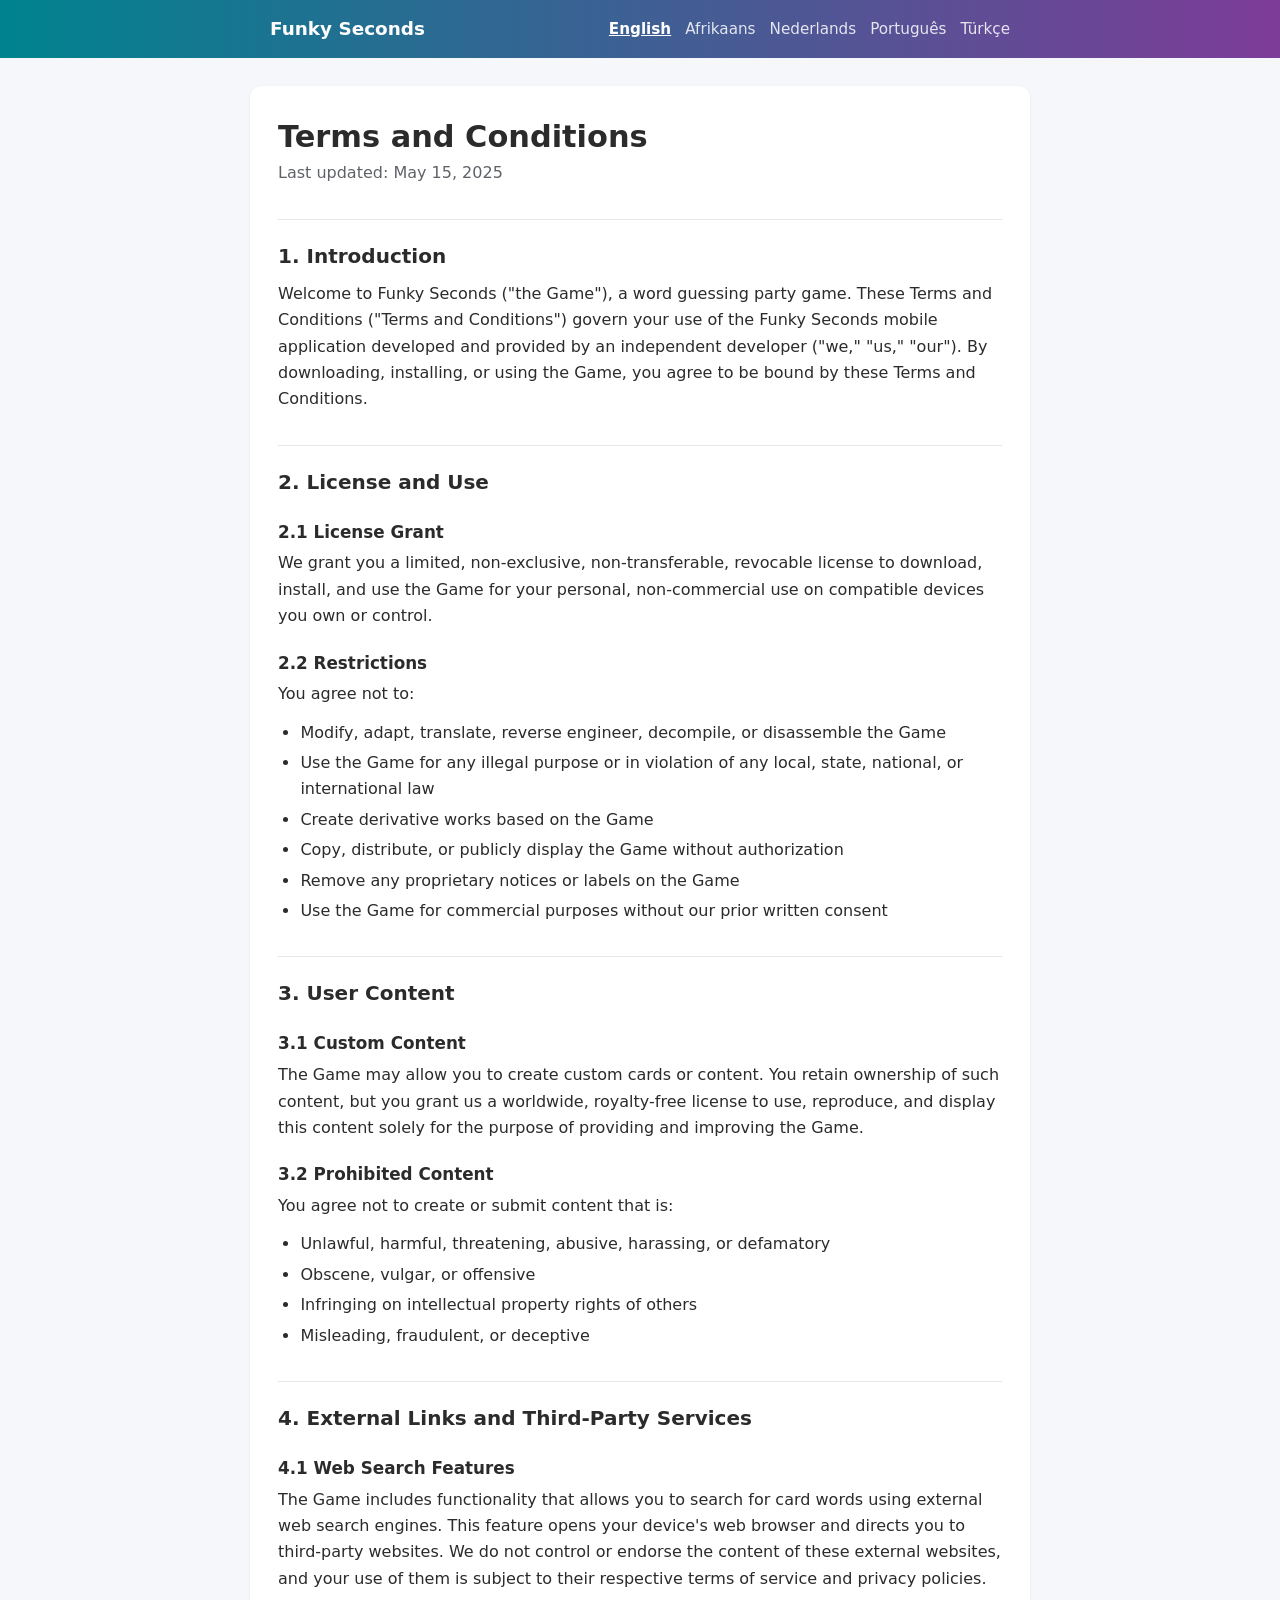
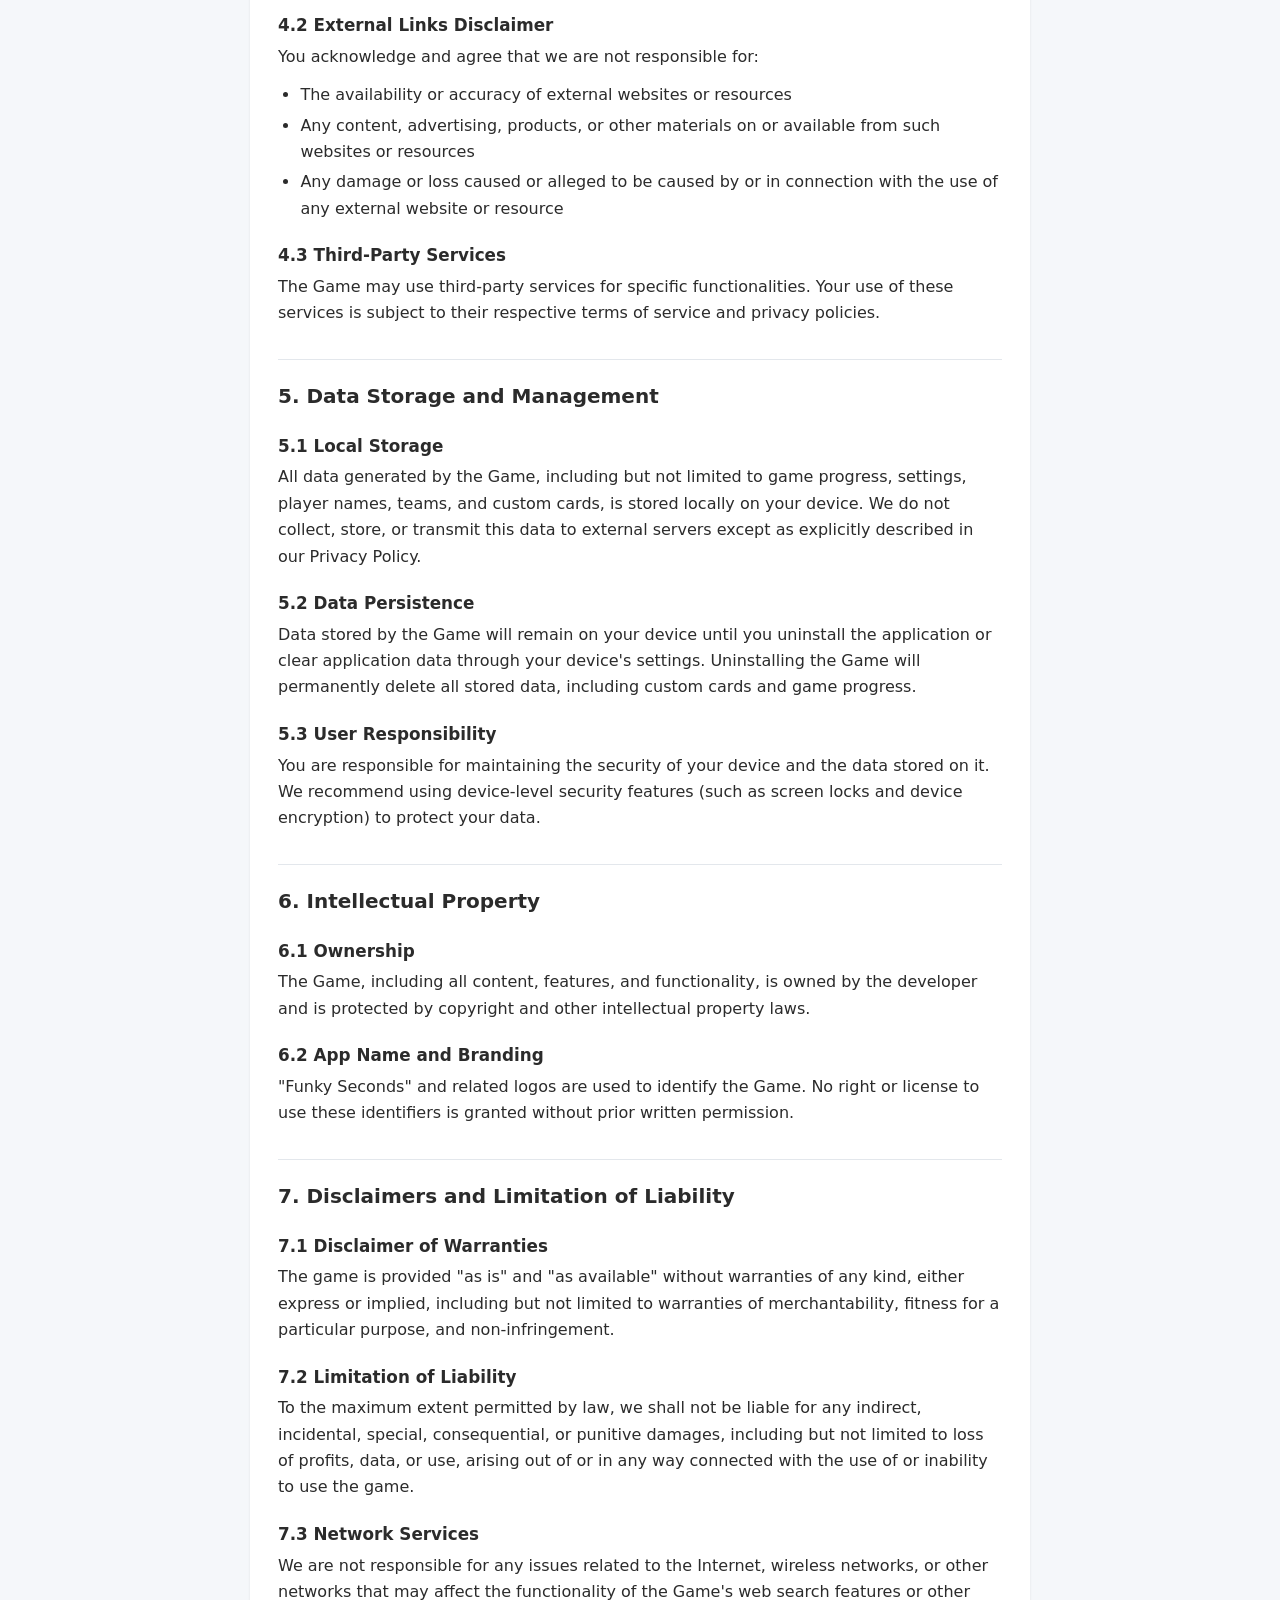
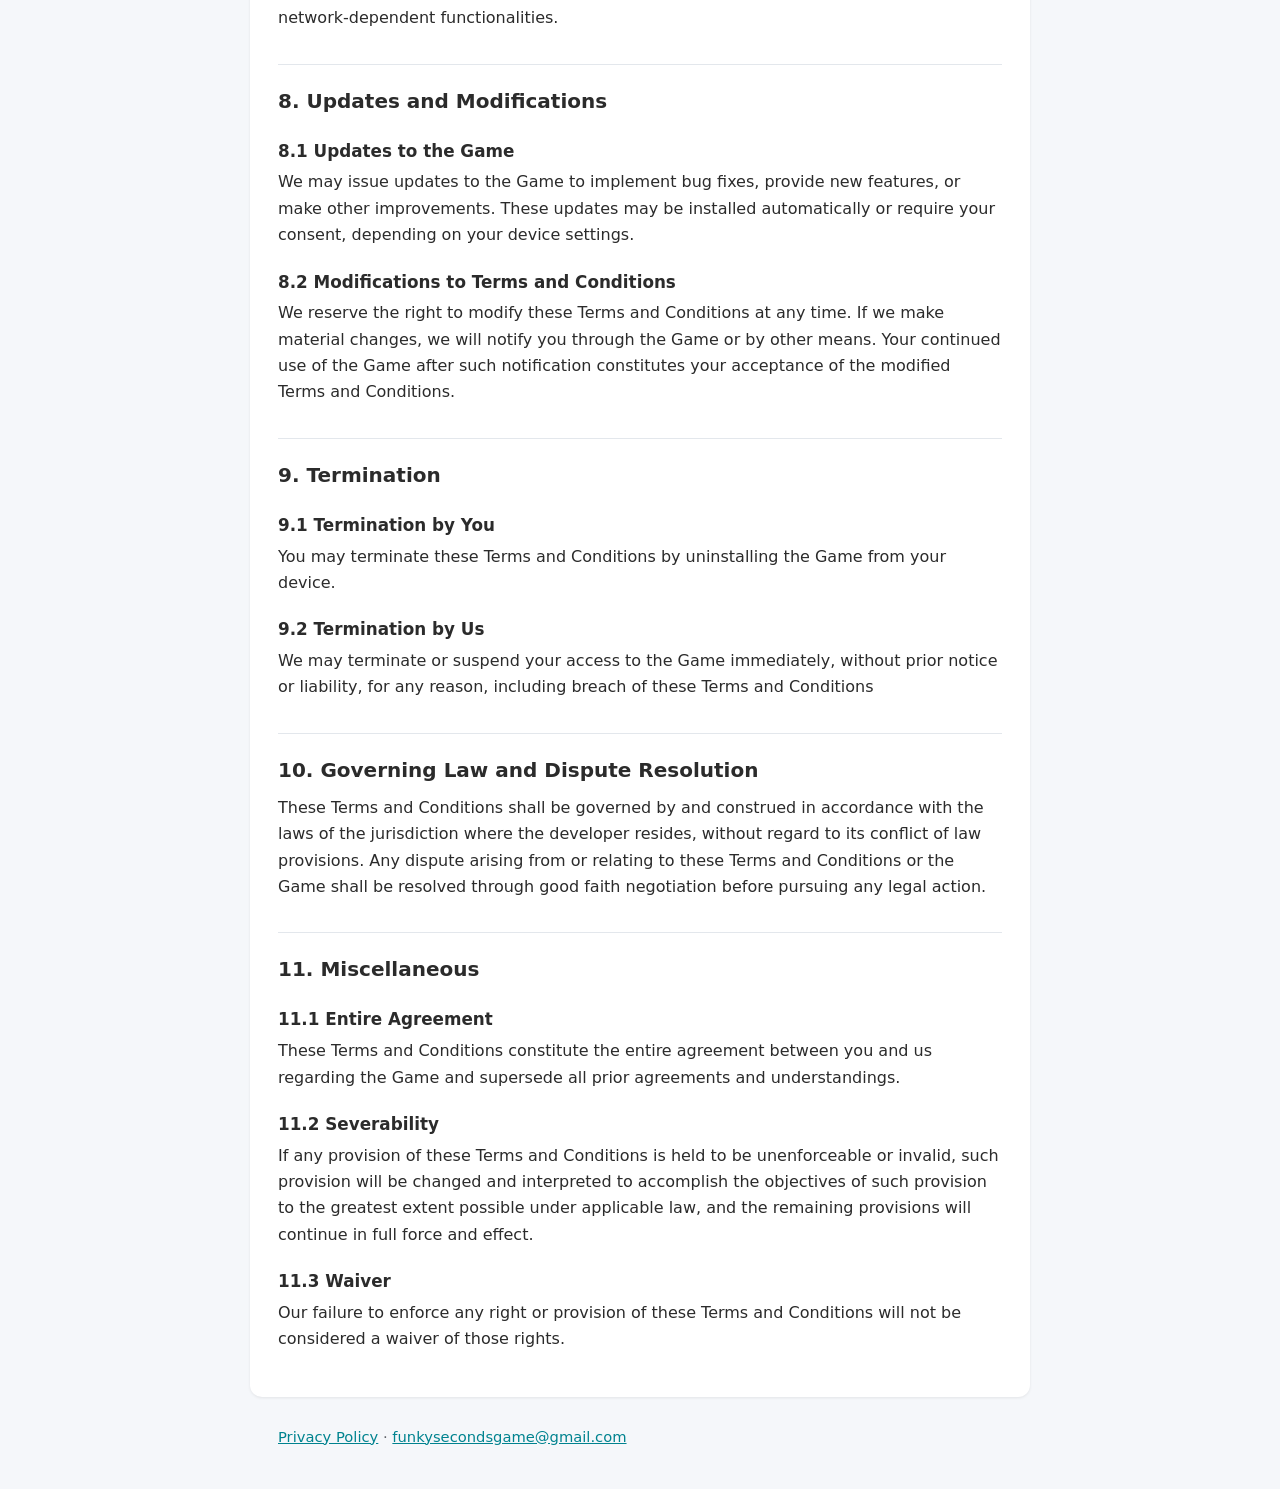
==== terms/index.html @ c982fc8f "Publish Privacy Policy and Terms and Conditions site Static GitHub Pages site generated from the app" ====
<!DOCTYPE html>
<html lang="en">
<head>
  <meta charset="utf-8">
  <meta name="viewport" content="width=device-width, initial-scale=1">
  <title>Terms and Conditions – Funky Seconds</title>
  <link rel="stylesheet" href="../style.css">
</head>
<body>
  <header>
    <div class="bar">
      <a class="brand" href="../">Funky Seconds</a>
      <nav class="langs" aria-label="Language">
        <a href="../terms/" lang="en" hreflang="en" aria-current="page">English</a>
        <a href="../terms/af/" lang="af" hreflang="af">Afrikaans</a>
        <a href="../terms/nl/" lang="nl" hreflang="nl">Nederlands</a>
        <a href="../terms/pt/" lang="pt" hreflang="pt">Português</a>
        <a href="../terms/tr/" lang="tr" hreflang="tr">Türkçe</a>
      </nav>
    </div>
  </header>
  <main>
    <h1>Terms and Conditions</h1>
    <p class="updated">Last updated: May 15, 2025</p>
    <h2>1. Introduction</h2>
    <p>Welcome to Funky Seconds (&quot;the Game&quot;), a word guessing party game. These Terms and Conditions (&quot;Terms and Conditions&quot;) govern your use of the Funky Seconds mobile application developed and provided by an independent developer (&quot;we,&quot; &quot;us,&quot; &quot;our&quot;). By downloading, installing, or using the Game, you agree to be bound by these Terms and Conditions.</p>
    <h2>2. License and Use</h2>
    <h3>2.1 License Grant</h3>
    <p>We grant you a limited, non-exclusive, non-transferable, revocable license to download, install, and use the Game for your personal, non-commercial use on compatible devices you own or control.</p>
    <h3>2.2 Restrictions</h3>
    <p>You agree not to:</p>
    <ul>
      <li>Modify, adapt, translate, reverse engineer, decompile, or disassemble the Game</li>
      <li>Use the Game for any illegal purpose or in violation of any local, state, national, or international law</li>
      <li>Create derivative works based on the Game</li>
      <li>Copy, distribute, or publicly display the Game without authorization</li>
      <li>Remove any proprietary notices or labels on the Game</li>
      <li>Use the Game for commercial purposes without our prior written consent</li>
    </ul>
    <h2>3. User Content</h2>
    <h3>3.1 Custom Content</h3>
    <p>The Game may allow you to create custom cards or content. You retain ownership of such content, but you grant us a worldwide, royalty-free license to use, reproduce, and display this content solely for the purpose of providing and improving the Game.</p>
    <h3>3.2 Prohibited Content</h3>
    <p>You agree not to create or submit content that is:</p>
    <ul>
      <li>Unlawful, harmful, threatening, abusive, harassing, or defamatory</li>
      <li>Obscene, vulgar, or offensive</li>
      <li>Infringing on intellectual property rights of others</li>
      <li>Misleading, fraudulent, or deceptive</li>
    </ul>
    <h2>4. External Links and Third-Party Services</h2>
    <h3>4.1 Web Search Features</h3>
    <p>The Game includes functionality that allows you to search for card words using external web search engines. This feature opens your device&#39;s web browser and directs you to third-party websites. We do not control or endorse the content of these external websites, and your use of them is subject to their respective terms of service and privacy policies.</p>
    <h3>4.2 External Links Disclaimer</h3>
    <p>You acknowledge and agree that we are not responsible for:</p>
    <ul>
      <li>The availability or accuracy of external websites or resources</li>
      <li>Any content, advertising, products, or other materials on or available from such websites or resources</li>
      <li>Any damage or loss caused or alleged to be caused by or in connection with the use of any external website or resource</li>
    </ul>
    <h3>4.3 Third-Party Services</h3>
    <p>The Game may use third-party services for specific functionalities. Your use of these services is subject to their respective terms of service and privacy policies.</p>
    <h2>5. Data Storage and Management</h2>
    <h3>5.1 Local Storage</h3>
    <p>All data generated by the Game, including but not limited to game progress, settings, player names, teams, and custom cards, is stored locally on your device. We do not collect, store, or transmit this data to external servers except as explicitly described in our Privacy Policy.</p>
    <h3>5.2 Data Persistence</h3>
    <p>Data stored by the Game will remain on your device until you uninstall the application or clear application data through your device&#39;s settings. Uninstalling the Game will permanently delete all stored data, including custom cards and game progress.</p>
    <h3>5.3 User Responsibility</h3>
    <p>You are responsible for maintaining the security of your device and the data stored on it. We recommend using device-level security features (such as screen locks and device encryption) to protect your data.</p>
    <h2>6. Intellectual Property</h2>
    <h3>6.1 Ownership</h3>
    <p>The Game, including all content, features, and functionality, is owned by the developer and is protected by copyright and other intellectual property laws.</p>
    <h3>6.2 App Name and Branding</h3>
    <p>&quot;Funky Seconds&quot; and related logos are used to identify the Game. No right or license to use these identifiers is granted without prior written permission.</p>
    <h2>7. Disclaimers and Limitation of Liability</h2>
    <h3>7.1 Disclaimer of Warranties</h3>
    <p>The game is provided &quot;as is&quot; and &quot;as available&quot; without warranties of any kind, either express or implied, including but not limited to warranties of merchantability, fitness for a particular purpose, and non-infringement.</p>
    <h3>7.2 Limitation of Liability</h3>
    <p>To the maximum extent permitted by law, we shall not be liable for any indirect, incidental, special, consequential, or punitive damages, including but not limited to loss of profits, data, or use, arising out of or in any way connected with the use of or inability to use the game.</p>
    <h3>7.3 Network Services</h3>
    <p>We are not responsible for any issues related to the Internet, wireless networks, or other networks that may affect the functionality of the Game&#39;s web search features or other network-dependent functionalities.</p>
    <h2>8. Updates and Modifications</h2>
    <h3>8.1 Updates to the Game</h3>
    <p>We may issue updates to the Game to implement bug fixes, provide new features, or make other improvements. These updates may be installed automatically or require your consent, depending on your device settings.</p>
    <h3>8.2 Modifications to Terms and Conditions</h3>
    <p>We reserve the right to modify these Terms and Conditions at any time. If we make material changes, we will notify you through the Game or by other means. Your continued use of the Game after such notification constitutes your acceptance of the modified Terms and Conditions.</p>
    <h2>9. Termination</h2>
    <h3>9.1 Termination by You</h3>
    <p>You may terminate these Terms and Conditions by uninstalling the Game from your device.</p>
    <h3>9.2 Termination by Us</h3>
    <p>We may terminate or suspend your access to the Game immediately, without prior notice or liability, for any reason, including breach of these Terms and Conditions</p>
    <h2>10. Governing Law and Dispute Resolution</h2>
    <p>These Terms and Conditions shall be governed by and construed in accordance with the laws of the jurisdiction where the developer resides, without regard to its conflict of law provisions. Any dispute arising from or relating to these Terms and Conditions or the Game shall be resolved through good faith negotiation before pursuing any legal action.</p>
    <h2>11. Miscellaneous</h2>
    <h3>11.1 Entire Agreement</h3>
    <p>These Terms and Conditions constitute the entire agreement between you and us regarding the Game and supersede all prior agreements and understandings.</p>
    <h3>11.2 Severability</h3>
    <p>If any provision of these Terms and Conditions is held to be unenforceable or invalid, such provision will be changed and interpreted to accomplish the objectives of such provision to the greatest extent possible under applicable law, and the remaining provisions will continue in full force and effect.</p>
    <h3>11.3 Waiver</h3>
    <p>Our failure to enforce any right or provision of these Terms and Conditions will not be considered a waiver of those rights.</p>
  </main>
  <footer>
    <a href="../privacy/">Privacy Policy</a> · <a href="mailto:funkysecondsgame@gmail.com">funkysecondsgame@gmail.com</a>
  </footer>
</body>
</html>
---- style.css ----
:root {
  --accent: #00838F;
  --bg: #F5F7FA;
  --card: #FFFFFF;
  --text: #2B2B2B;
  --muted: #5F6368;
  --line: #E3E7EC;
  color-scheme: light dark;
}
@media (prefers-color-scheme: dark) {
  :root {
    --accent: #4DD0E1;
    --bg: #121417;
    --card: #1C1F24;
    --text: #E6E6E6;
    --muted: #9AA0A6;
    --line: #2C3036;
  }
}
* { box-sizing: border-box; }
body {
  margin: 0;
  background: var(--bg);
  color: var(--text);
  font: 16px/1.65 system-ui, -apple-system, "Segoe UI", Roboto, sans-serif;
}
a { color: var(--accent); }
header { background: linear-gradient(90deg, #00838F, #7D3C98); }
.bar {
  max-width: 780px;
  margin: 0 auto;
  padding: 14px 20px;
  display: flex;
  flex-wrap: wrap;
  gap: 6px 20px;
  align-items: center;
  justify-content: space-between;
}
.brand { color: #FFF; font-weight: 700; font-size: 1.15rem; text-decoration: none; }
.langs { display: flex; flex-wrap: wrap; gap: 4px 14px; }
.langs a { color: #FFF; opacity: .85; text-decoration: none; font-size: .95rem; }
.langs a:hover { opacity: 1; text-decoration: underline; }
.langs a[aria-current] { opacity: 1; font-weight: 700; text-decoration: underline; }
main {
  max-width: 780px;
  margin: 28px auto;
  padding: 32px 28px;
  background: var(--card);
  border-radius: 12px;
  box-shadow: 0 1px 3px rgba(0, 0, 0, .08);
}
h1 { margin: 0 0 4px; font-size: 1.9rem; line-height: 1.25; }
.updated { margin: 0 0 8px; color: var(--muted); }
h2 {
  margin: 32px 0 8px;
  padding-top: 20px;
  border-top: 1px solid var(--line);
  font-size: 1.25rem;
}
h3 { margin: 20px 0 4px; font-size: 1.05rem; }
p { margin: 0 0 12px; }
ul { margin: 0 0 12px; padding-left: 1.4em; }
li { margin-bottom: 4px; }
.language-list { list-style: none; padding: 0; margin-top: 24px; }
.language-list li {
  display: flex;
  flex-wrap: wrap;
  gap: 4px 20px;
  padding: 14px 0;
  border-top: 1px solid var(--line);
}
.lang-name { min-width: 120px; font-weight: 600; }
.doc-links { display: flex; flex-wrap: wrap; gap: 4px 20px; }
footer {
  max-width: 780px;
  margin: 0 auto 40px;
  padding: 0 28px;
  color: var(--muted);
  font-size: .92rem;
}
@media (max-width: 640px) {
  main { margin: 0; padding: 22px 18px; border-radius: 0; box-shadow: none; }
  footer { padding: 18px; }
}
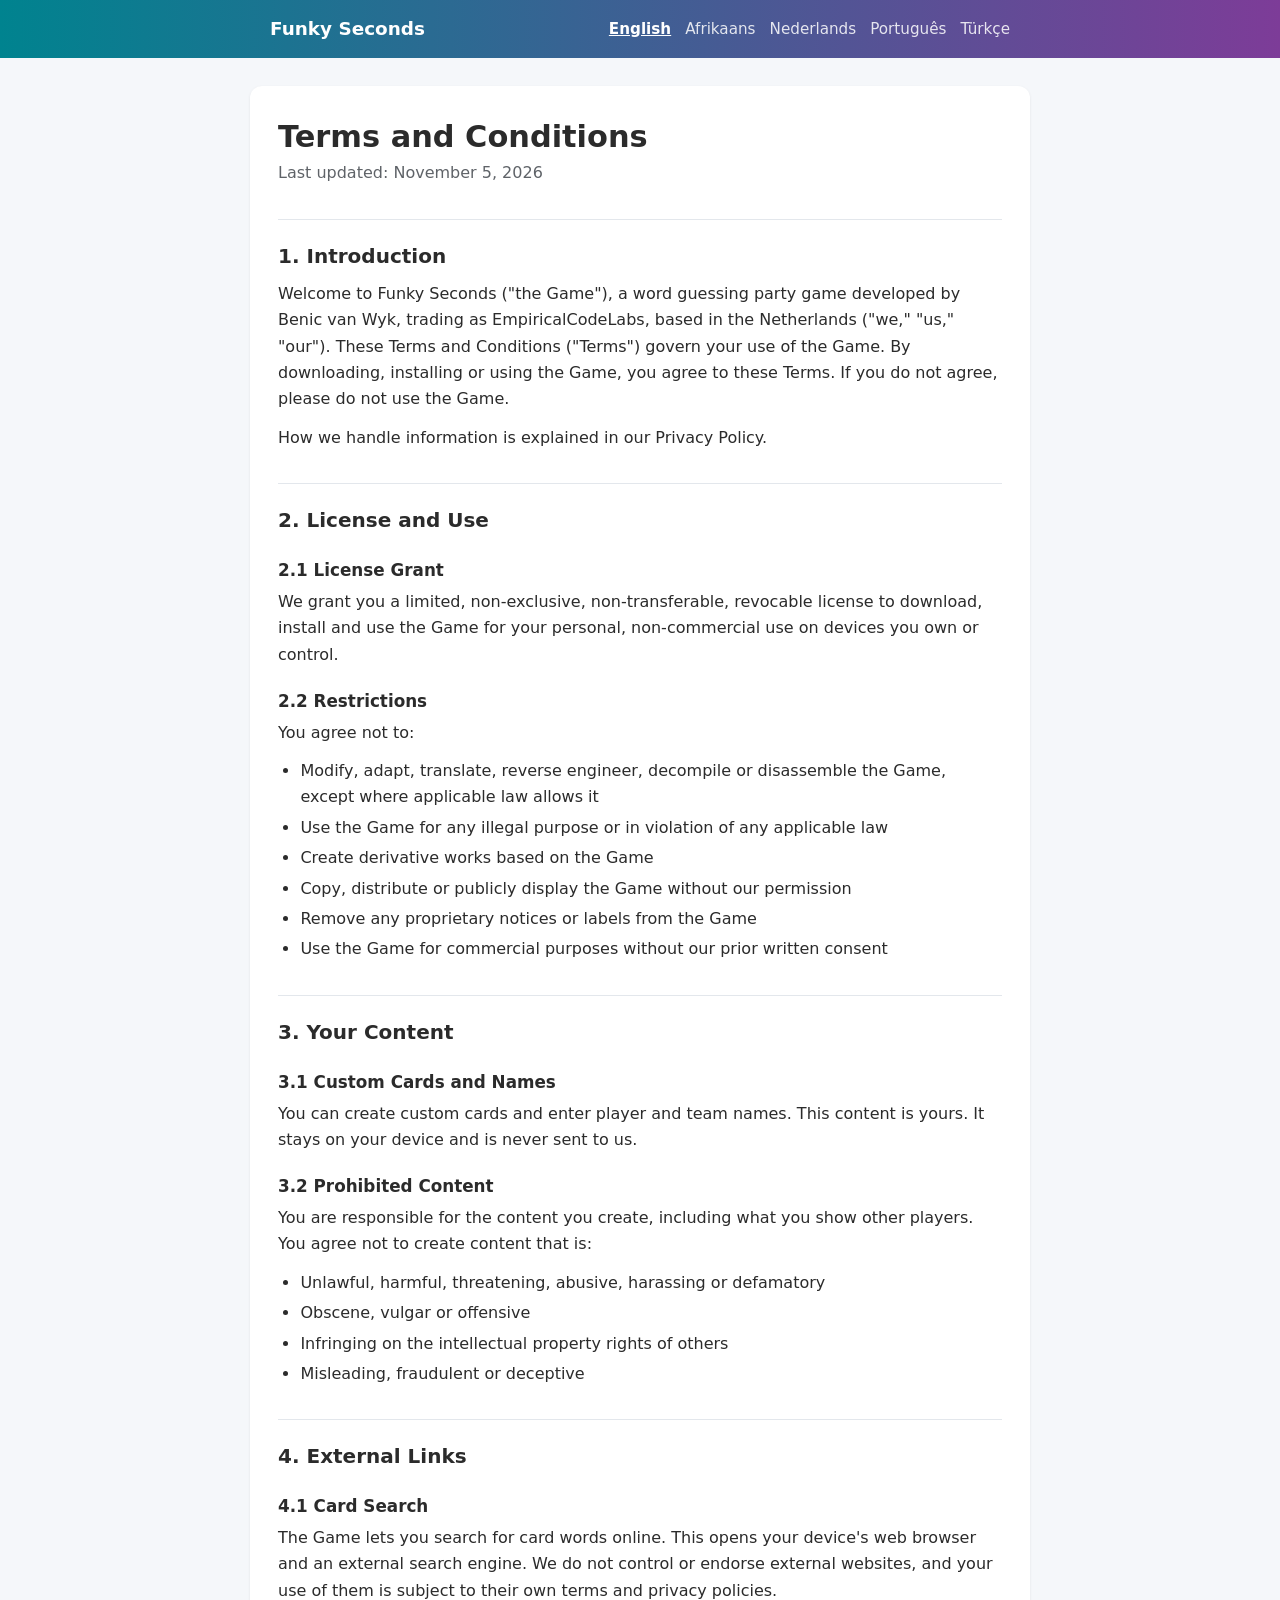
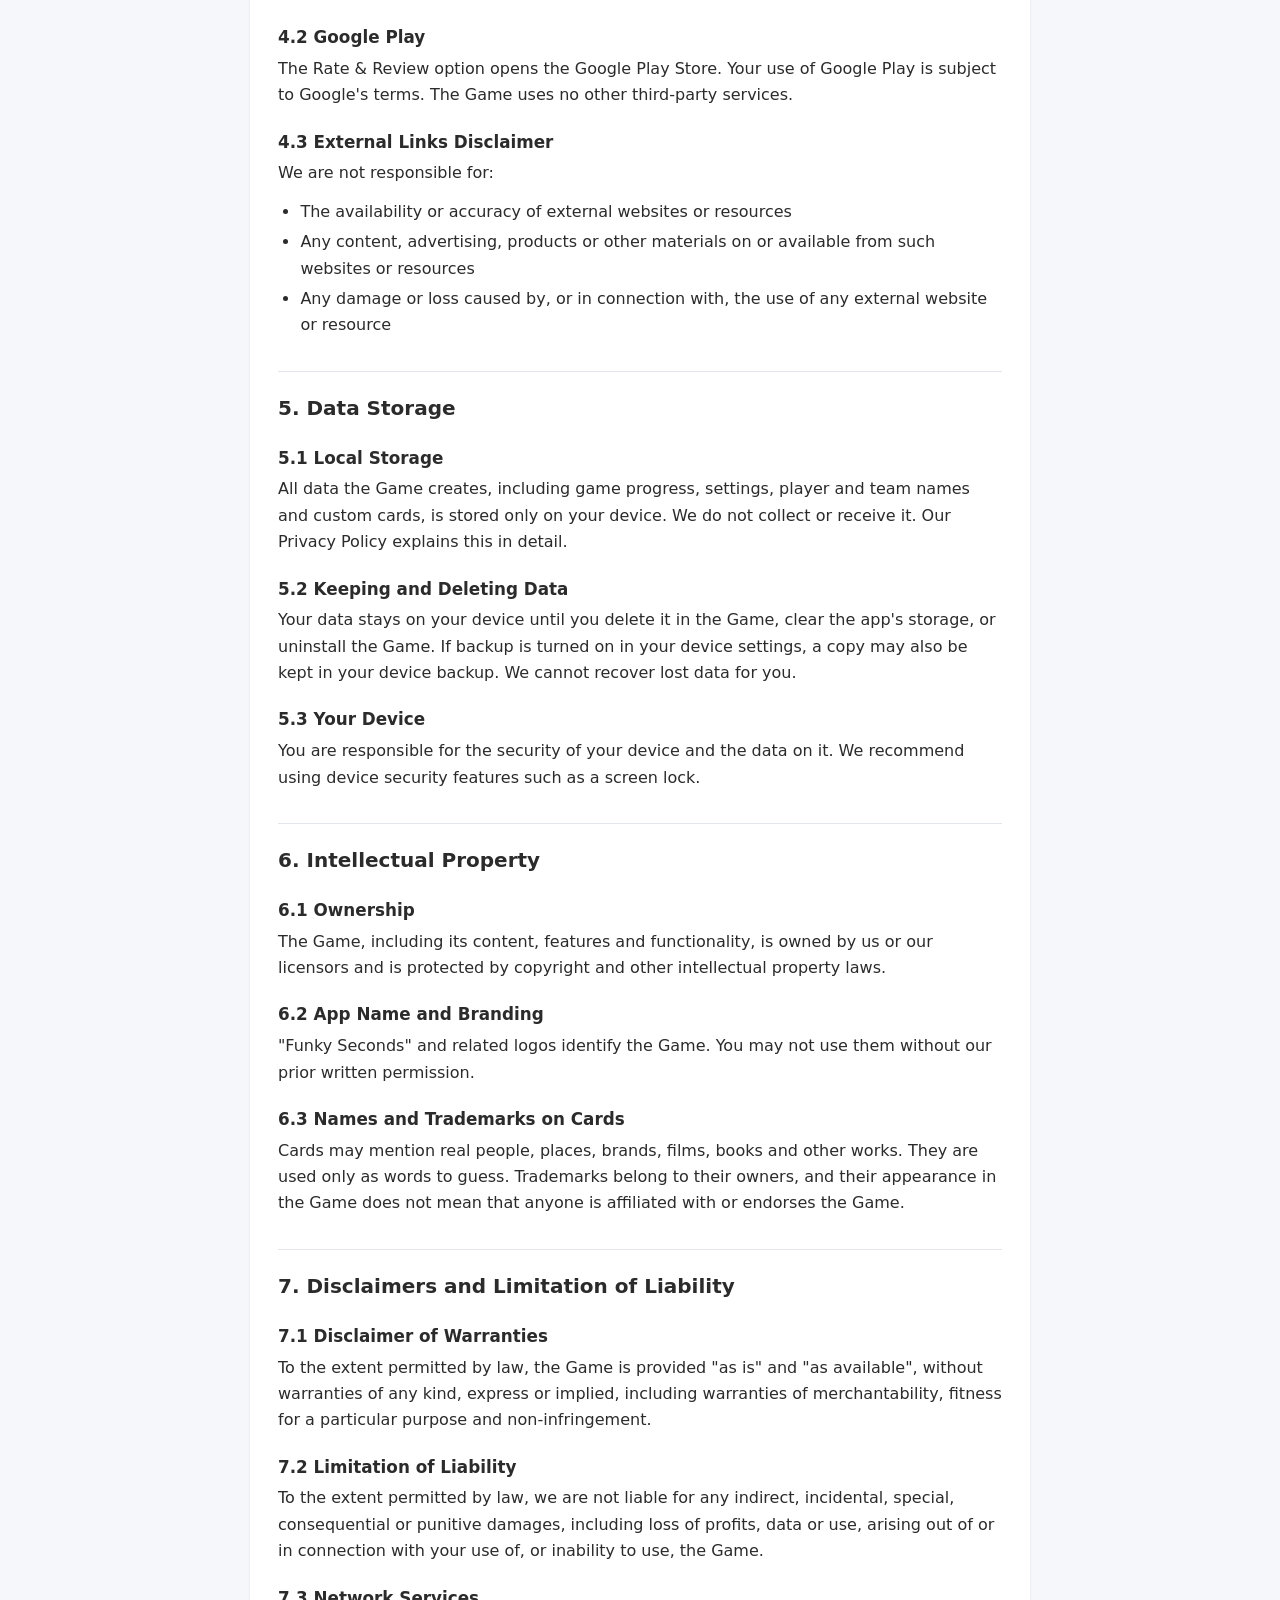
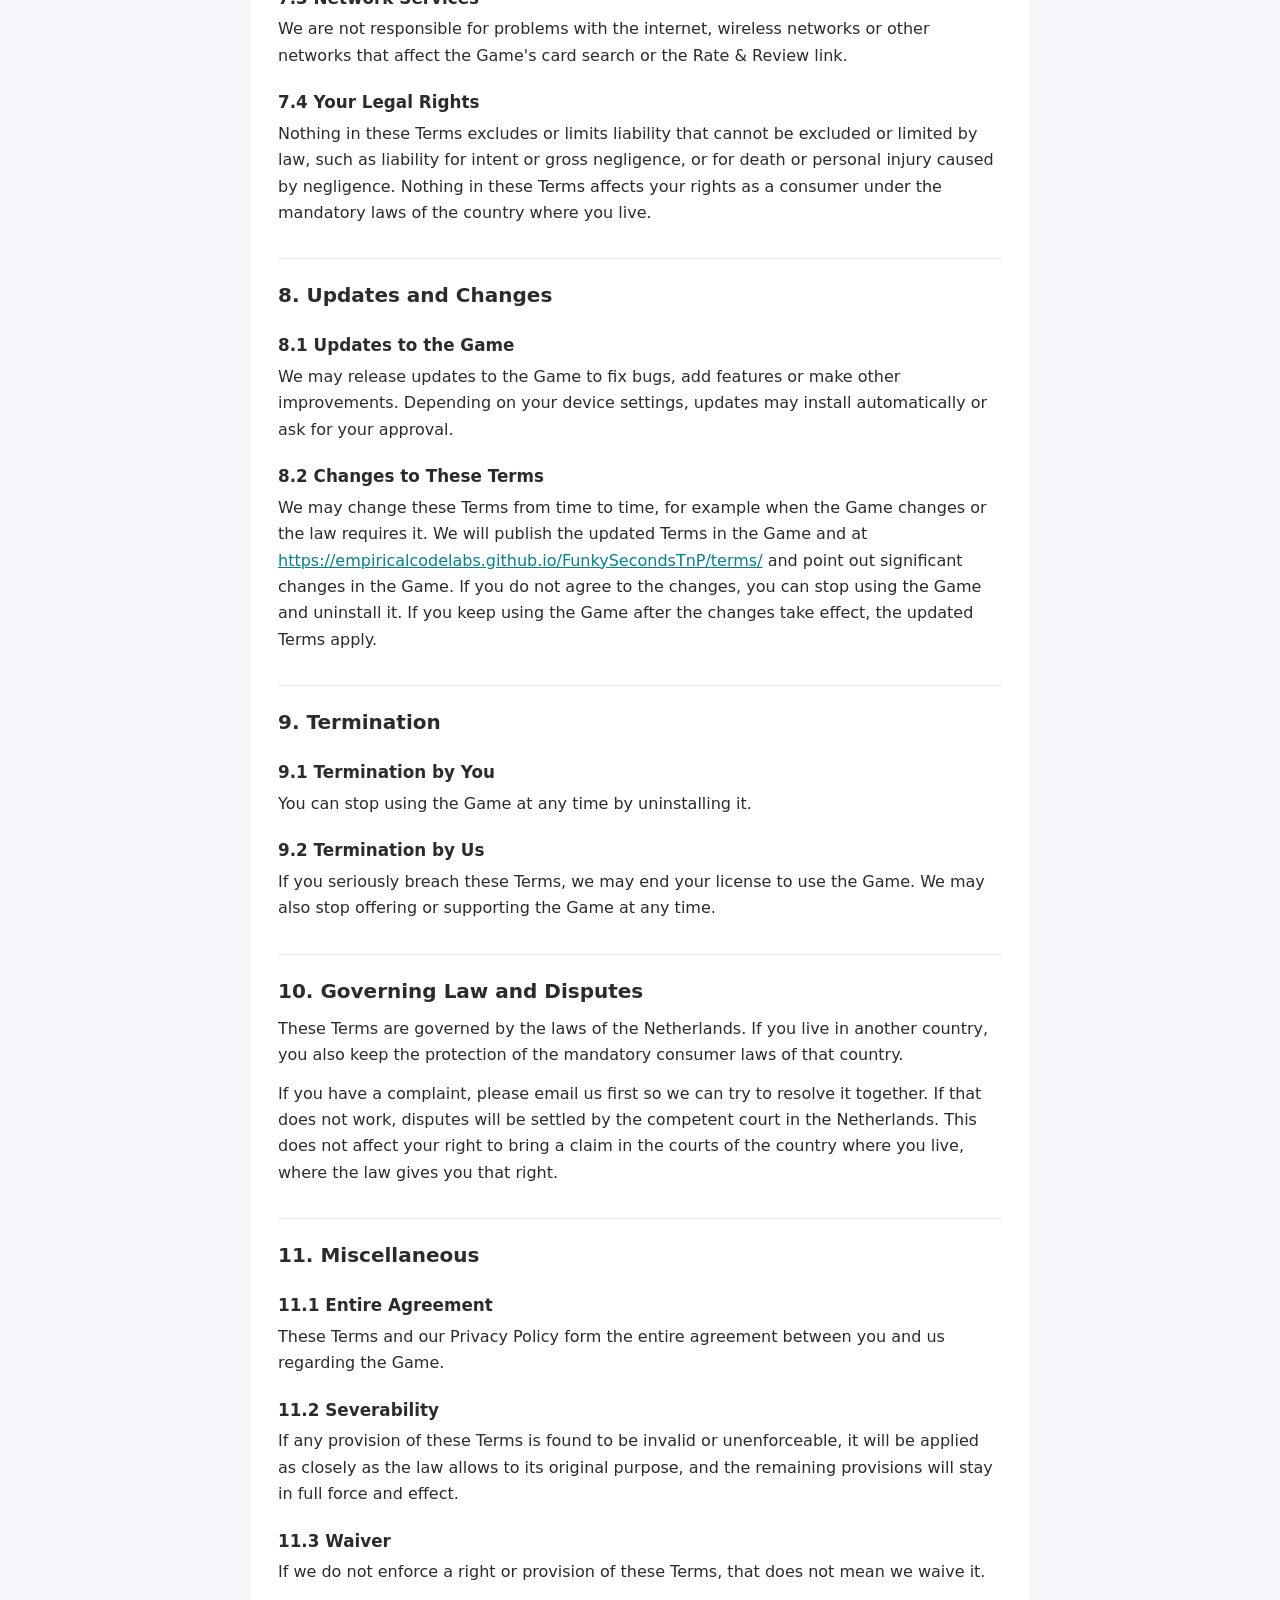
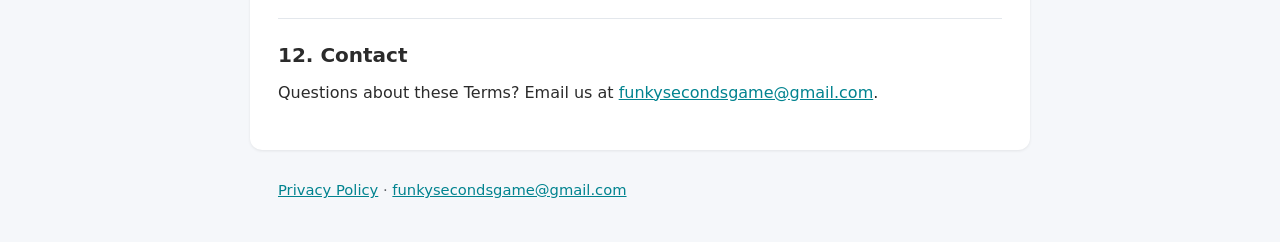
==== commit 8f491dc9: "Update Privacy Policy and Terms for GDPR and Google Play Name the developer (Benic van Wyk, trading " ====
--- a/terms/index.html
+++ b/terms/index.html
@@ -21,83 +21,91 @@
   </header>
   <main>
     <h1>Terms and Conditions</h1>
-    <p class="updated">Last updated: May 15, 2025</p>
+    <p class="updated">Last updated: November 5, 2026</p>
     <h2>1. Introduction</h2>
-    <p>Welcome to Funky Seconds (&quot;the Game&quot;), a word guessing party game. These Terms and Conditions (&quot;Terms and Conditions&quot;) govern your use of the Funky Seconds mobile application developed and provided by an independent developer (&quot;we,&quot; &quot;us,&quot; &quot;our&quot;). By downloading, installing, or using the Game, you agree to be bound by these Terms and Conditions.</p>
+    <p>Welcome to Funky Seconds ("the Game"), a word guessing party game developed by Benic van Wyk, trading as EmpiricalCodeLabs, based in the Netherlands ("we," "us," "our"). These Terms and Conditions ("Terms") govern your use of the Game. By downloading, installing or using the Game, you agree to these Terms. If you do not agree, please do not use the Game.</p>
+    <p>How we handle information is explained in our Privacy Policy.</p>
     <h2>2. License and Use</h2>
     <h3>2.1 License Grant</h3>
-    <p>We grant you a limited, non-exclusive, non-transferable, revocable license to download, install, and use the Game for your personal, non-commercial use on compatible devices you own or control.</p>
+    <p>We grant you a limited, non-exclusive, non-transferable, revocable license to download, install and use the Game for your personal, non-commercial use on devices you own or control.</p>
     <h3>2.2 Restrictions</h3>
     <p>You agree not to:</p>
     <ul>
-      <li>Modify, adapt, translate, reverse engineer, decompile, or disassemble the Game</li>
-      <li>Use the Game for any illegal purpose or in violation of any local, state, national, or international law</li>
+      <li>Modify, adapt, translate, reverse engineer, decompile or disassemble the Game, except where applicable law allows it</li>
+      <li>Use the Game for any illegal purpose or in violation of any applicable law</li>
       <li>Create derivative works based on the Game</li>
-      <li>Copy, distribute, or publicly display the Game without authorization</li>
-      <li>Remove any proprietary notices or labels on the Game</li>
+      <li>Copy, distribute or publicly display the Game without our permission</li>
+      <li>Remove any proprietary notices or labels from the Game</li>
       <li>Use the Game for commercial purposes without our prior written consent</li>
     </ul>
-    <h2>3. User Content</h2>
-    <h3>3.1 Custom Content</h3>
-    <p>The Game may allow you to create custom cards or content. You retain ownership of such content, but you grant us a worldwide, royalty-free license to use, reproduce, and display this content solely for the purpose of providing and improving the Game.</p>
+    <h2>3. Your Content</h2>
+    <h3>3.1 Custom Cards and Names</h3>
+    <p>You can create custom cards and enter player and team names. This content is yours. It stays on your device and is never sent to us.</p>
     <h3>3.2 Prohibited Content</h3>
-    <p>You agree not to create or submit content that is:</p>
+    <p>You are responsible for the content you create, including what you show other players. You agree not to create content that is:</p>
     <ul>
-      <li>Unlawful, harmful, threatening, abusive, harassing, or defamatory</li>
-      <li>Obscene, vulgar, or offensive</li>
-      <li>Infringing on intellectual property rights of others</li>
-      <li>Misleading, fraudulent, or deceptive</li>
+      <li>Unlawful, harmful, threatening, abusive, harassing or defamatory</li>
+      <li>Obscene, vulgar or offensive</li>
+      <li>Infringing on the intellectual property rights of others</li>
+      <li>Misleading, fraudulent or deceptive</li>
     </ul>
-    <h2>4. External Links and Third-Party Services</h2>
-    <h3>4.1 Web Search Features</h3>
-    <p>The Game includes functionality that allows you to search for card words using external web search engines. This feature opens your device&#39;s web browser and directs you to third-party websites. We do not control or endorse the content of these external websites, and your use of them is subject to their respective terms of service and privacy policies.</p>
-    <h3>4.2 External Links Disclaimer</h3>
-    <p>You acknowledge and agree that we are not responsible for:</p>
+    <h2>4. External Links</h2>
+    <h3>4.1 Card Search</h3>
+    <p>The Game lets you search for card words online. This opens your device's web browser and an external search engine. We do not control or endorse external websites, and your use of them is subject to their own terms and privacy policies.</p>
+    <h3>4.2 Google Play</h3>
+    <p>The Rate &amp; Review option opens the Google Play Store. Your use of Google Play is subject to Google's terms. The Game uses no other third-party services.</p>
+    <h3>4.3 External Links Disclaimer</h3>
+    <p>We are not responsible for:</p>
     <ul>
       <li>The availability or accuracy of external websites or resources</li>
-      <li>Any content, advertising, products, or other materials on or available from such websites or resources</li>
-      <li>Any damage or loss caused or alleged to be caused by or in connection with the use of any external website or resource</li>
+      <li>Any content, advertising, products or other materials on or available from such websites or resources</li>
+      <li>Any damage or loss caused by, or in connection with, the use of any external website or resource</li>
     </ul>
-    <h3>4.3 Third-Party Services</h3>
-    <p>The Game may use third-party services for specific functionalities. Your use of these services is subject to their respective terms of service and privacy policies.</p>
-    <h2>5. Data Storage and Management</h2>
+    <h2>5. Data Storage</h2>
     <h3>5.1 Local Storage</h3>
-    <p>All data generated by the Game, including but not limited to game progress, settings, player names, teams, and custom cards, is stored locally on your device. We do not collect, store, or transmit this data to external servers except as explicitly described in our Privacy Policy.</p>
-    <h3>5.2 Data Persistence</h3>
-    <p>Data stored by the Game will remain on your device until you uninstall the application or clear application data through your device&#39;s settings. Uninstalling the Game will permanently delete all stored data, including custom cards and game progress.</p>
-    <h3>5.3 User Responsibility</h3>
-    <p>You are responsible for maintaining the security of your device and the data stored on it. We recommend using device-level security features (such as screen locks and device encryption) to protect your data.</p>
+    <p>All data the Game creates, including game progress, settings, player and team names and custom cards, is stored only on your device. We do not collect or receive it. Our Privacy Policy explains this in detail.</p>
+    <h3>5.2 Keeping and Deleting Data</h3>
+    <p>Your data stays on your device until you delete it in the Game, clear the app's storage, or uninstall the Game. If backup is turned on in your device settings, a copy may also be kept in your device backup. We cannot recover lost data for you.</p>
+    <h3>5.3 Your Device</h3>
+    <p>You are responsible for the security of your device and the data on it. We recommend using device security features such as a screen lock.</p>
     <h2>6. Intellectual Property</h2>
     <h3>6.1 Ownership</h3>
-    <p>The Game, including all content, features, and functionality, is owned by the developer and is protected by copyright and other intellectual property laws.</p>
+    <p>The Game, including its content, features and functionality, is owned by us or our licensors and is protected by copyright and other intellectual property laws.</p>
     <h3>6.2 App Name and Branding</h3>
-    <p>&quot;Funky Seconds&quot; and related logos are used to identify the Game. No right or license to use these identifiers is granted without prior written permission.</p>
+    <p>"Funky Seconds" and related logos identify the Game. You may not use them without our prior written permission.</p>
+    <h3>6.3 Names and Trademarks on Cards</h3>
+    <p>Cards may mention real people, places, brands, films, books and other works. They are used only as words to guess. Trademarks belong to their owners, and their appearance in the Game does not mean that anyone is affiliated with or endorses the Game.</p>
     <h2>7. Disclaimers and Limitation of Liability</h2>
     <h3>7.1 Disclaimer of Warranties</h3>
-    <p>The game is provided &quot;as is&quot; and &quot;as available&quot; without warranties of any kind, either express or implied, including but not limited to warranties of merchantability, fitness for a particular purpose, and non-infringement.</p>
+    <p>To the extent permitted by law, the Game is provided "as is" and "as available", without warranties of any kind, express or implied, including warranties of merchantability, fitness for a particular purpose and non-infringement.</p>
     <h3>7.2 Limitation of Liability</h3>
-    <p>To the maximum extent permitted by law, we shall not be liable for any indirect, incidental, special, consequential, or punitive damages, including but not limited to loss of profits, data, or use, arising out of or in any way connected with the use of or inability to use the game.</p>
+    <p>To the extent permitted by law, we are not liable for any indirect, incidental, special, consequential or punitive damages, including loss of profits, data or use, arising out of or in connection with your use of, or inability to use, the Game.</p>
     <h3>7.3 Network Services</h3>
-    <p>We are not responsible for any issues related to the Internet, wireless networks, or other networks that may affect the functionality of the Game&#39;s web search features or other network-dependent functionalities.</p>
-    <h2>8. Updates and Modifications</h2>
+    <p>We are not responsible for problems with the internet, wireless networks or other networks that affect the Game's card search or the Rate &amp; Review link.</p>
+    <h3>7.4 Your Legal Rights</h3>
+    <p>Nothing in these Terms excludes or limits liability that cannot be excluded or limited by law, such as liability for intent or gross negligence, or for death or personal injury caused by negligence. Nothing in these Terms affects your rights as a consumer under the mandatory laws of the country where you live.</p>
+    <h2>8. Updates and Changes</h2>
     <h3>8.1 Updates to the Game</h3>
-    <p>We may issue updates to the Game to implement bug fixes, provide new features, or make other improvements. These updates may be installed automatically or require your consent, depending on your device settings.</p>
-    <h3>8.2 Modifications to Terms and Conditions</h3>
-    <p>We reserve the right to modify these Terms and Conditions at any time. If we make material changes, we will notify you through the Game or by other means. Your continued use of the Game after such notification constitutes your acceptance of the modified Terms and Conditions.</p>
+    <p>We may release updates to the Game to fix bugs, add features or make other improvements. Depending on your device settings, updates may install automatically or ask for your approval.</p>
+    <h3>8.2 Changes to These Terms</h3>
+    <p>We may change these Terms from time to time, for example when the Game changes or the law requires it. We will publish the updated Terms in the Game and at <a href="https://empiricalcodelabs.github.io/FunkySecondsTnP/terms/">https://empiricalcodelabs.github.io/FunkySecondsTnP/terms/</a> and point out significant changes in the Game. If you do not agree to the changes, you can stop using the Game and uninstall it. If you keep using the Game after the changes take effect, the updated Terms apply.</p>
     <h2>9. Termination</h2>
     <h3>9.1 Termination by You</h3>
-    <p>You may terminate these Terms and Conditions by uninstalling the Game from your device.</p>
+    <p>You can stop using the Game at any time by uninstalling it.</p>
     <h3>9.2 Termination by Us</h3>
-    <p>We may terminate or suspend your access to the Game immediately, without prior notice or liability, for any reason, including breach of these Terms and Conditions</p>
-    <h2>10. Governing Law and Dispute Resolution</h2>
-    <p>These Terms and Conditions shall be governed by and construed in accordance with the laws of the jurisdiction where the developer resides, without regard to its conflict of law provisions. Any dispute arising from or relating to these Terms and Conditions or the Game shall be resolved through good faith negotiation before pursuing any legal action.</p>
+    <p>If you seriously breach these Terms, we may end your license to use the Game. We may also stop offering or supporting the Game at any time.</p>
+    <h2>10. Governing Law and Disputes</h2>
+    <p>These Terms are governed by the laws of the Netherlands. If you live in another country, you also keep the protection of the mandatory consumer laws of that country.</p>
+    <p>If you have a complaint, please email us first so we can try to resolve it together. If that does not work, disputes will be settled by the competent court in the Netherlands. This does not affect your right to bring a claim in the courts of the country where you live, where the law gives you that right.</p>
     <h2>11. Miscellaneous</h2>
     <h3>11.1 Entire Agreement</h3>
-    <p>These Terms and Conditions constitute the entire agreement between you and us regarding the Game and supersede all prior agreements and understandings.</p>
+    <p>These Terms and our Privacy Policy form the entire agreement between you and us regarding the Game.</p>
     <h3>11.2 Severability</h3>
-    <p>If any provision of these Terms and Conditions is held to be unenforceable or invalid, such provision will be changed and interpreted to accomplish the objectives of such provision to the greatest extent possible under applicable law, and the remaining provisions will continue in full force and effect.</p>
+    <p>If any provision of these Terms is found to be invalid or unenforceable, it will be applied as closely as the law allows to its original purpose, and the remaining provisions will stay in full force and effect.</p>
     <h3>11.3 Waiver</h3>
-    <p>Our failure to enforce any right or provision of these Terms and Conditions will not be considered a waiver of those rights.</p>
+    <p>If we do not enforce a right or provision of these Terms, that does not mean we waive it.</p>
+    <h2>12. Contact</h2>
+    <p>Questions about these Terms? Email us at <a href="mailto:funkysecondsgame@gmail.com">funkysecondsgame@gmail.com</a>.</p>
   </main>
   <footer>
     <a href="../privacy/">Privacy Policy</a> · <a href="mailto:funkysecondsgame@gmail.com">funkysecondsgame@gmail.com</a>
